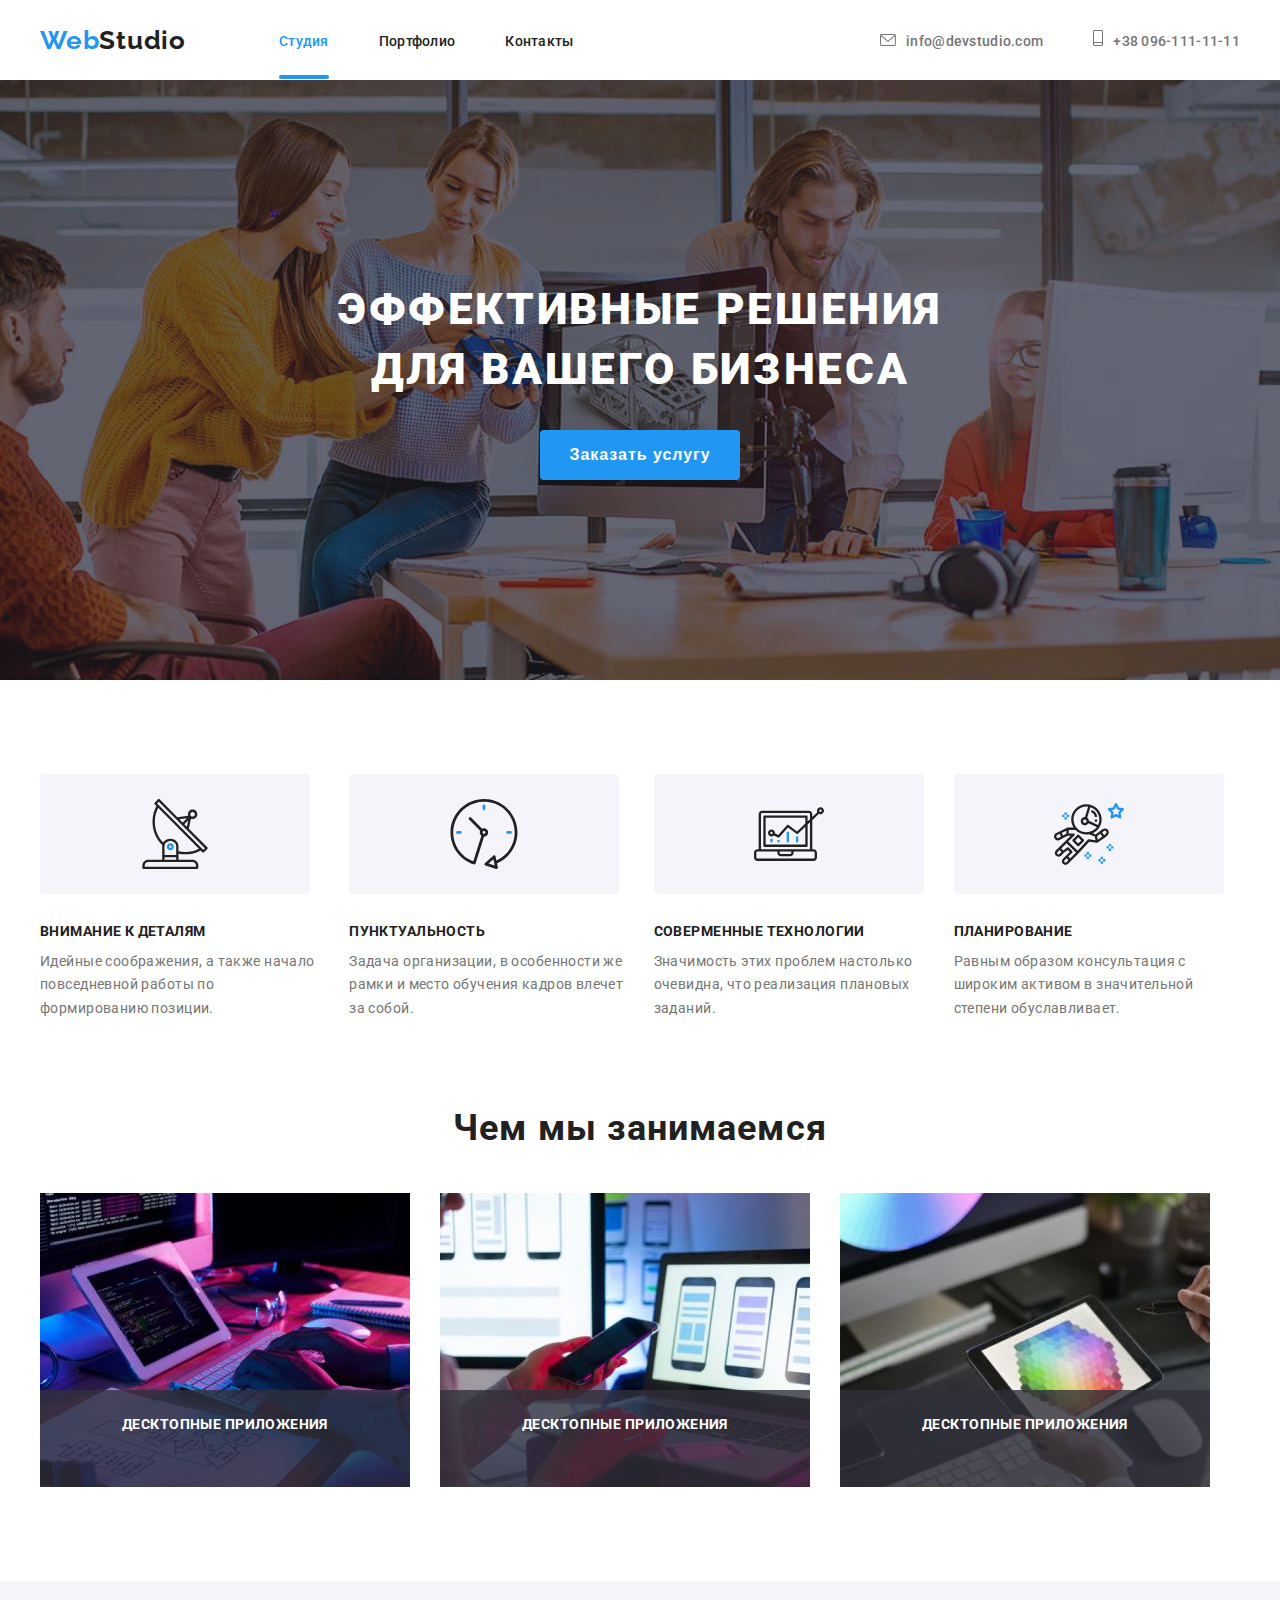
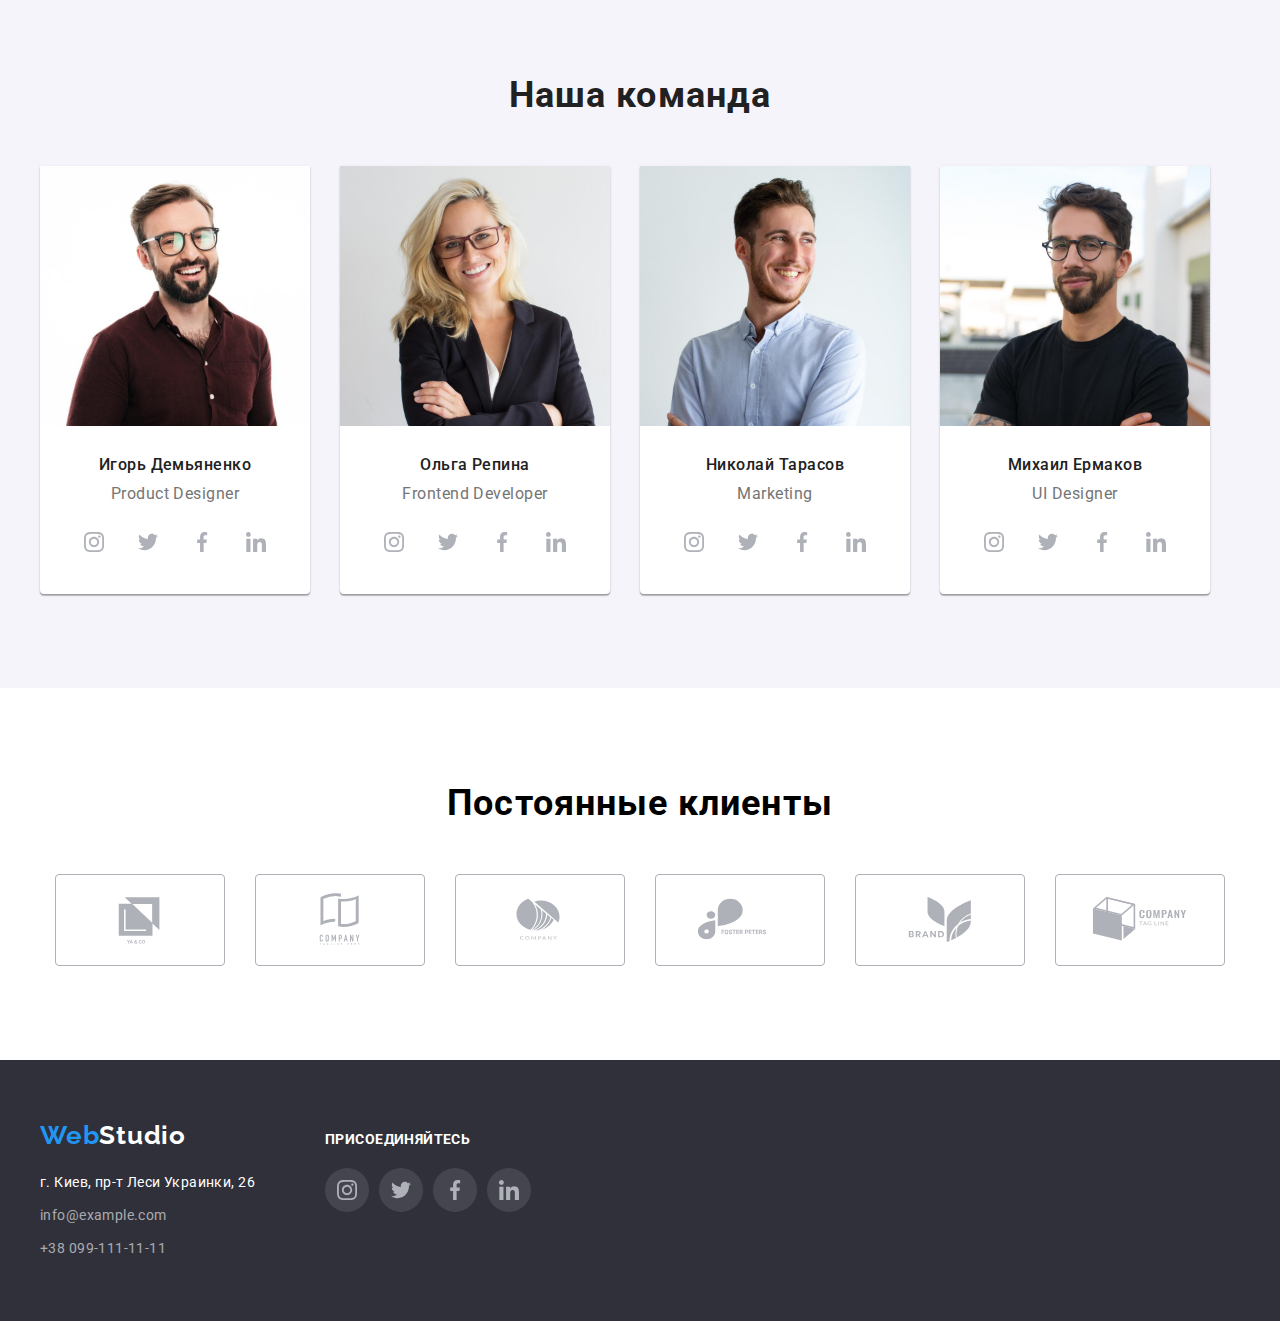
==== index.html @ b7ae753d "animations" ====
<!DOCTYPE html>
<html lang="ru">

<head>
    <meta charset="UTF-8">
    <meta http-equiv="X-UA-Compatible" content="IE=edge">
    <meta name="viewport" content="width=device-width, initial-scale=1.0">
    <title>WebStudio</title>
    <link rel="stylesheet" href="https://cdnjs.cloudflare.com/ajax/libs/modern-normalize/1.1.0/modern-normalize.min.css"
        integrity="sha512-wpPYUAdjBVSE4KJnH1VR1HeZfpl1ub8YT/NKx4PuQ5NmX2tKuGu6U/JRp5y+Y8XG2tV+wKQpNHVUX03MfMFn9Q=="
        crossorigin="anonymous" referrerpolicy="no-referrer" />
    <link rel="preconnect" href="https://fonts.googleapis.com">
    <link rel="preconnect" href="https://fonts.gstatic.com" crossorigin>
    <link href="https://fonts.googleapis.com/css2?family=Raleway:wght@700&family=Roboto:wght@400;500;700&display=swap"
        rel="stylesheet">
    <link rel="stylesheet" href="./css/styles.css" />
</head>

<body>
    <!-----header------>
    <header class="topline">
        <div class="container header-container">
            <a href="#" class="link header-logo"><span class="logo-part">Web</span>Studio</a>
            <nav class="header-nav">
                <ul class="list menu-list">
                    <li class="menu-item">
                        <a href="./index.html" class="menu-link link current">Студия</a>
                    </li>
                    <li class="menu-item">
                        <a href="./portfolio.html" class="menu-link link">Портфолио</a>
                    </li>   
                    <li class="menu-item">
                        <a href="#" class="menu-link link">Контакты</a>
                    </li>
                </ul>
            </nav>
            <ul class="list header-connect">
                <li class="connect-item">
                    <a href="mailto:info@devstudio.com" class="connect-link link">
                        <svg class="special-icon-mail">
                            <use href="./img/sprite-connect.svg#icon-mail"></use>
                        </svg>info@devstudio.com
                    </a>
                </li>
                <li class="connect-item">
                    <a href="tel:+380961111111" class="connect-link link">
                        <svg class="special-icon-tel">
                            <use href="./img/sprite-connect.svg#icon-tel"></use>
                        </svg>+38 096-111-11-11
                    </a>
                </li>
            </ul>
        </div>
    </header>
    <!-----hero----->
    <main>
        <section class="hero overlay">

            <div class="container ohero-container">
                <h1 class="hero-text">Эффективные решения для вашего бизнеса</h1>
                <button type="button" class="hero-btn btn-light btn">Заказать услугу</button>
            </div>
        </section>
        <section class="section">
            <div class="container">
                <h2 class="visually-hidden">НАШИ ПРИЕМУЩЕСТВА</h2>
                <ul class="features-list">
                    <li class="features-item">
                        <div class="features-thumb">
                            <svg class="features-icon">
                                <use href="./img/sprite.svg#icon-antenna"></use>
                            </svg>
                        </div>
                        <h3 class="features-title">ВНИМАНИЕ К ДЕТАЛЯМ</h3>
                        <p class="features-text">Идейные соображения, а также начало повседневной работы по формированию
                            позиции.</p>
                    </li>
                    <li class="features-item">
                        <div class="features-thumb">
                            <svg class="features-icon">
                                <use href="./img/sprite.svg#icon-clock"></use>
                            </svg>
                        </div>
                        <h3 class="features-title">ПУНКТУАЛЬНОСТЬ</h3>
                        <p class="features-text">Задача организации, в особенности же рамки и место обучения кадров
                            влечет за собой.</p>
                    </li>
                    <li class="features-item">
                        <div class="features-thumb">
                            <svg class="features-icon">
                                <use href="./img/sprite.svg#icon-diagram"></use>
                            </svg>
                        </div>
                        <h3 class="features-title">СОВЕРМЕННЫЕ ТЕХНОЛОГИИ</h3>
                        <p class="features-text">Значимость этих проблем настолько очевидна, что реализация плановых
                            заданий.</p>
                    </li>
                    <li class="features-item">
                        <div class="features-thumb">
                            <svg class="features-icon">
                                <use href="./img/sprite.svg#icon-astronaut"></use>
                            </svg>
                        </div>
                        <h3 class="features-title">ПЛАНИРОВАНИЕ</h3>
                        <p class="features-text">Равным образом консультация с широким активом в значительной степени
                            обуславливает.</p>
                    </li>
                </ul>
            </div>
        </section>
        <!-----our-work------>
        <section class="section our-work">
            <div class="container">
                <h2 class="our-work-title">Чем мы занимаемся</h2>
                <ul class="our-work-list">
                    <li class="our-work-item">
                        <img src="./img/doing-something-1.jpg" alt="Человек печатает на клавиатуре" width="370"
                            height="294" class="image-presentation-1" />
                        <p class="our-work-item-text">Десктопные приложения</p>
                    </li>
                    <li class="our-work-item">
                        <img src="./img/doing-something-2.jpg" alt="Человек использует компьютер" width="370"
                            height="294" class="image-presentation-2" />
                        <p class="our-work-item-text">Десктопные приложения</p>
                    </li>
                    <li class="our-work-item">
                        <img src="./img/doing-something-3.jpg" alt="Человек использует планшет" width="370" height="294"
                            class="image-presentation-3" />
                        <p class="our-work-item-text">Десктопные приложения</p>
                    </li>
                </ul>
            </div>
        </section>
        <!-----team------>
        <section class="section team">
            <div class="container">
                <h2 class="team-title">Наша команда</h2>
                <ul class="team-list">
                    <li class="team-card team-card-item">
                        <img src="./img/igor-1.jpg" alt="Светловолосый мужчина в очках" width="270" height="260"
                            class="team-card-picture">
                        <div class="picture-names">
                            <h3 class="team-card-title">Игорь Демьяненко</h3>
                            <p class="team-card-position">Product Designer</p>
                            <ul class="social-list">
                                <li class="social-item">
                                    <a href="" class="social-link">
                                        <svg class="social-icon" width="20" height="20">
                                            <use href="./img/social-sprite.svg#icon-instagram"></use>
                                        </svg>
                                    </a>
                                </li>
                                <li class="social-item">
                                    <a href="" class="social-link">
                                        <svg class="social-icon" width="20" height="20">
                                            <use href="./img/social-sprite.svg#icon-twitter"></use>
                                        </svg>
                                    </a>
                                </li>
                                <li class="social-item">
                                    <a href="" class="social-link">
                                        <svg class="social-icon" width="20" height="20">
                                            <use href="./img/social-sprite.svg#icon-facebook"></use>
                                        </svg>
                                    </a>
                                </li>
                                <li class="social-item">
                                    <a href="" class="social-link">
                                        <svg class="social-icon" width="20" height="20">
                                            <use href="./img/social-sprite.svg#icon-linkedin"></use>
                                        </svg>
                                    </a>
                                </li>
                            </ul>
                        </div>
                    </li>
                    <li class="team-card team-card-item">
                        <img src="./img/olga-2.jpg" alt="Улыбающаяся девушка" width="270" height="260"
                            class="team-card-picture">
                        <div class="picture-names">
                            <h3 class="team-card-title">Ольга Репина</h3>
                            <p class="team-card-position">Frontend Developer</p>
                            <ul class="team-social social-list list">
                                <li class="social-item">
                                    <a href="" class="social-link">
                                        <svg class="social-icon" width="20" height="20">
                                            <use href="./img/social-sprite.svg#icon-instagram"></use>
                                        </svg>
                                    </a>
                                </li>
                                <li class="social-item">
                                    <a href="" class="social-link">
                                        <svg class="social-icon" width="20" height="20">
                                            <use href="./img/social-sprite.svg#icon-twitter"></use>
                                        </svg>
                                    </a>
                                </li>
                                <li class="social-item">
                                    <a href="" class="social-link">
                                        <svg class="social-icon" width="20" height="20">
                                            <use href="./img/social-sprite.svg#icon-facebook"></use>
                                        </svg>
                                    </a>
                                </li>
                                <li class="social-item">
                                    <a href="" class="social-link">
                                        <svg class="social-icon" width="20" height="20">
                                            <use href="./img/social-sprite.svg#icon-linkedin"></use>
                                        </svg>
                                    </a>
                                </li>
                            </ul>
                        </div>
                    </li>
                    <li class="team-card team-card-item">
                        <img src="./img/nikolay-3.jpg" alt="Темноволосый мужчина" width="270" height="260"
                            class="team-card-picture">
                        <div class="picture-names">
                            <h3 class="team-card-title">Николай Тарасов</h3>
                            <p class="team-card-position">Marketing</p>
                            <ul class="team-social social-list list">
                                <li class="social-item">
                                    <a href="" class="social-link">
                                        <svg class="social-icon" width="20" height="20">
                                            <use href="./img/social-sprite.svg#icon-instagram"></use>
                                        </svg>
                                    </a>
                                </li>
                                <li class="social-item">
                                    <a href="" class="social-link">
                                        <svg class="social-icon" width="20" height="20">
                                            <use href="./img/social-sprite.svg#icon-twitter"></use>
                                        </svg>
                                    </a>
                                </li>
                                <li class="social-item">
                                    <a href="" class="social-link">
                                        <svg class="social-icon" width="20" height="20">
                                            <use href="./img/social-sprite.svg#icon-facebook"></use>
                                        </svg>
                                    </a>
                                </li>
                                <li class="social-item">
                                    <a href="" class="social-link">
                                        <svg class="social-icon" width="20" height="20">
                                            <use href="./img/social-sprite.svg#icon-linkedin"></use>
                                        </svg>
                                    </a>
                                </li>
                            </ul>
                        </div>
                    </li>
                    <li class="team-card team-card-item">
                        <img src="./img/mikhail-4.jpg" alt="Темноволосый мужчина в очках" width="270" height="260"
                            class="team-card-picture">
                        <div class="picture-names">
                            <h3 class="team-card-title">Михаил Ермаков</h3>
                            <p class="team-card-position">UI Designer</p>
                            <ul class="team-social social-list list">
                                <li class="social-item">
                                    <a href="" class="social-link">
                                        <svg class="social-icon" width="20" height="20">
                                            <use href="./img/social-sprite.svg#icon-instagram"></use>
                                        </svg>
                                    </a>
                                </li>
                                <li class="social-item">
                                    <a href="" class="social-link">
                                        <svg class="social-icon" width="20" height="20">
                                            <use href="./img/social-sprite.svg#icon-twitter"></use>
                                        </svg>
                                    </a>
                                </li>
                                <li class="social-item">
                                    <a href="" class="social-link">
                                        <svg class="social-icon" width="20" height="20">
                                            <use href="./img/social-sprite.svg#icon-facebook"></use>
                                        </svg>
                                    </a>
                                </li>
                                <li class="social-item">
                                    <a href="" class="social-link">
                                        <svg class="social-icon" width="20" height="20">
                                            <use href="./img/social-sprite.svg#icon-linkedin"></use>
                                        </svg>
                                    </a>
                                </li>
                            </ul>
                            <ul class="team-social social-list">
                        </div>
                    </li>
                </ul>
            </div>
        </section>
        <section class="section clients">
            <div class="container clients-container">
                <h2 class="clients-title">Постоянные клиенты</h2>
                <ul class="list clients-list">
                    <li class="clients-item">
                        <a href="#" class="link-client link">
                            <svg class="client-icon">
                                <use href="./img/clients-sprite.svg#icon-logo-1"></use>
                            </svg>
                        </a>
                    </li>
                    <li class="clients-item">
                        <a href="#" class="link-client link">
                            <svg class="client-icon">
                                <use href="./img/clients-sprite.svg#icon-logo-2"></use>
                            </svg>
                        </a>
                    </li>
                    <li class="clients-item">
                        <a href="#" class="link-client link">
                            <svg class="client-icon">
                                <use href="./img/clients-sprite.svg#icon-logo-3"></use>
                            </svg>
                        </a>
                    </li>
                    <li class="clients-item">
                        <a href="#" class="link-client link">
                            <svg class="client-icon">
                                <use href="./img/clients-sprite.svg#icon-logo-4"></use>
                            </svg>
                        </a>
                    <li class="clients-item">
                        <a href="#" class="link-client link">
                            <svg class="client-icon">
                                <use href="./img/clients-sprite.svg#icon-logo-5"></use>
                            </svg>
                        </a>
                    </li>
                    <li class="clients-item">
                        <a href="#" class="link-client link">
                            <svg class="client-icon">
                                <use href="./img/clients-sprite.svg#icon-logo-6"></use>
                            </svg>
                        </a>
                    </li>
                </ul>
            </div>
        </section>
    </main>
    <!----footer---->
    <footer class="footer">
        <div class="container footer-container">
            <div class="footer-container-special">
                <a href="#" class="link footer-logo"><span class="logo-part">Web</span>Studio</a>
                <address>
                    <ul class="list">
                        <li class="footer-item"><a href="https://goo.gl/maps/i2SUqEGefCtZMEda6" target="_blank"
                                rel="noopener noreferrer nofollow" class="link adress">г. Киев, пр-т Леси Украинки,
                                26</a>
                        </li>
                        <li class="footer-item"><a href="mailto:info@example.com"
                                class="link footer-mail">info@example.com</a></li>
                        <li class="footer-item"><a href="tel:+380991111111" class="link footer-tel">+38
                                099-111-11-11</a>
                        </li>
                    </ul>
                </address>
            </div>
            <div class="social-contacts">
                <h2 class="footer-offer-text">присоединяйтесь</h2>
                <ul class="social-list-footer list">
                    <li class="social-item-footer">
                        <a href="" class="social-link-footer">
                            <svg class="social-icon" width="20" height="20">
                                <use href="./img/social-sprite.svg#icon-instagram"></use>
                            </svg>
                        </a>
                    </li>
                    <li class="social-item-footer">
                        <a href="" class="social-link-footer">
                            <svg class="social-icon" width="20" height="20">
                                <use href="./img/social-sprite.svg#icon-twitter"></use>
                            </svg>
                        </a>
                    </li>
                    <li class="social-item-footer">
                        <a href="" class="social-link-footer">
                            <svg class="social-icon" width="20" height="20">
                                <use href="./img/social-sprite.svg#icon-facebook"></use>
                            </svg>
                        </a>
                    </li>
                    <li class="social-item-footer">
                        <a href="" class="social-link-footer">
                            <svg class="social-icon" width="20" height="20">
                                <use href="./img/social-sprite.svg#icon-linkedin"></use>
                            </svg>
                        </a>
                    </li>
                </ul>
            </div>
        </div>
    </footer>
</body>

</html>
---- css/styles.css ----
:root {
  --header-text-color: #212121;
  --primary-text-color: #757575;
  --secondary-text-color: #ffffff;
  --third-text-color: #2196f3;
  --primary-title-color: #ffffff;
  --secondary-title-color: #212121;
  --accent-color: #2196f3;
  --background-color: #ffffff;
  --primary-background-color: #2f303a;
  --secondary-background-color: #2196f3;
  --third-background-color: #f5f4fa;
  --main-background-color: #e5e5e5;
  --hover-btn-color: #188ce8;
  --hero-primary-background-color: #c4c4c4;
}

body {
  font-family: "Roboto", sans-serif;
}

p,
h1,
h2,
h3,
h4,
h5,
h6 {
  margin: 0;
}

ul {
  margin: 0;
  padding: 0;
  list-style: none;
}

button {
  cursor: pointer;
}

img {
  display: block;
  max-width: 100%;
  height: auto;
}

.container {
  width: 1200px;
  padding-left: 15px;
  padding-right: 15px;
  margin-left: auto;
  margin-right: auto;
}

.link {
  text-decoration: none;
}

.btn {
  font-weight: 700;
  font-size: 16px;
  line-height: 1.87;

  display: flex;
  align-items: center;
  text-align: center;
  letter-spacing: 0.06em;
  cursor: pointer;
}

.btn-light {
  color: var(--secondary-text-color);
  background-color: var(--secondary-background-color);
}

.section {
  padding: 94px 0;
}

.visually-hidden {
  position: absolute;
  white-space: nowrap;
  width: 1px;
  height: 1px;
  overflow: hidden;
  border: 0;
  padding: 0;
  clip: rect(0 0 0 0);
  clip-path: inset(50%);
  margin: -1px;
}

.menu-link.current::after {
  content: "";
  width: 100%;
  position: absolute;
  height: 4px;
  border-radius: 2px;
  bottom: -30px;
  display: block;
  background-color: var(--accent-color);
}

.menu-link:hover,
.menu-link:focus,
.menu-link.current {
  color: var(--accent-color);
}
/*-------------------header---------------*/

header {
  padding-top: 25px;
  padding-bottom: 24px;
}

.header-container {
  display: flex;
  align-items: center;
  margin-left: auto;
}

.header-logo {
  font-family: "Raleway", sans-serif;
  text-decoration: none;
  font-weight: 700;
  font-size: 26px;
  line-height: 1.19;
  display: inline;
  margin-right: 93px;

  letter-spacing: 0.03em;

  color: var(--header-text-color);
}

.logo-part {
  color: var(--third-text-color);
  font-size: 26px;
}

.header-nav {
  display: flex;
  align-items: center;
}

.menu-list {
  display: flex;
}

.menu-item:not(:last-child) {
  margin-right: 50px;
}

.connect-item:not(:last-child) {
  margin-right: 50px;
}

.menu-link {
  font-weight: 500;
  font-size: 14px;
  line-height: 1.14;
  letter-spacing: 0.02em;
  transition-property: color;
  transition-duration: 250ms;
  transition-timing-function: cubic-bezier(0.4, 0, 0.2, 1);
  transition-delay: 0ms;
  position: relative;

  color: var(--header-text-color);
}

.menu-link:hover,
.menu-link:focus {
  color: var(--accent-color);
}

.header-connect {
  margin-left: auto;
  align-items: center;
  display: flex;
}

.special-icon-mail {
  width: 16px;
  height: 12px;
  align-items: center;
  justify-content: center;
  margin-right: 10px;
  transition-property: fill;
  transition-duration: 250ms;
  transition-timing-function: cubic-bezier(0.4, 0, 0.2, 1);
  transition-delay: 0ms;

  fill: var(--primary-text-color);
}

.special-icon-tel {
  width: 10px;
  height: 16px;
  align-items: center;
  justify-content: center;
  margin-right: 10px;
  transition-property: fill;
  transition-duration: 250ms;
  transition-timing-function: cubic-bezier(0.4, 0, 0.2, 1);
  transition-delay: 0ms;

  fill: var(--primary-text-color);
}

.special-icon-mail:hover,
.special-icon-mail:focus {
  fill: var(--accent-color);
}

.special-icon-tel:hover,
.special-icon-tel:focus {
  fill: var(--accent-color);
}

.connect-link {
  font-weight: 500;
  font-size: 14px;
  line-height: 1.14;
  letter-spacing: 0.02em;
  transition-property: color;
  transition-duration: 250ms;
  transition-timing-function: cubic-bezier(0.4, 0, 0.2, 1);
  transition-delay: ;
  color: var(--primary-text-color);
}

.connect-link:hover,
.connect-link:focus {
  color: var(--accent-color);
}

/*-------------------hero---------------*/

.hero {
  background-color: var(--hero-primary-background-color);
  padding-top: 200px;
  padding-bottom: 200px;
  background-repeat: no-repeat;
  background-position: center;
  background-size: cover;
  background-image: linear-gradient(
      rgba(47, 48, 58, 0.4),
      rgba(47, 48, 58, 0.4)
    ),
    url(../img/background-hero.jpg);
}

.hero-text {
  font-weight: 900;
  font-size: 44px;
  line-height: 1.36;
  width: 696px;
  text-align: center;
  margin: 0 auto;

  letter-spacing: 0.06em;
  text-transform: uppercase;

  color: var(--primary-title-color);
}

.hero-btn {
  min-width: 200px;
  height: 50px;
  border-radius: 4px;
  display: block;
  margin: 0 auto;
  border: transparent;

  margin-top: 30px;
}
/*----------------features-----------------*/
.features-thumb {
  width: 270px;
  height: 120px;
  margin-bottom: 30px;
  background-color: var(--third-background-color);
  border-radius: 4px;
  display: flex;
  justify-content: center;
  align-items: center;
}

.features-icon {
  width: 70px;
  height: 70px;
}

.features-hidden-title {
  display: none;
}

.features-list {
  display: flex;
}

.features-item:not(:last-child) {
  margin-right: 30px;
}

.features-title {
  font-weight: 700;
  font-size: 14px;
  line-height: 1.14;
  letter-spacing: 0.03em;
  text-transform: uppercase;
  margin-bottom: 10px;

  color: var(--secondary-title-color);
}

.features-text {
  font-size: 14px;
  line-height: 1.71;

  letter-spacing: 0.03em;

  color: var(--primary-text-color);
}
/*----------------our-work-----------------*/
.our-work {
  padding-top: 0;
}

.our-work-title {
  font-weight: 700;
  font-size: 36px;
  line-height: 0.76;
  letter-spacing: 0.03em;
  margin: 0 auto;
  text-align: center;

  color: var(--secondary-title-color);
}

.our-work-list {
  display: flex;
  margin-top: 50px;
}

.our-work-item:not(:last-child) {
  margin-right: 30px;
}

.our-work-item {
  position: relative;
  display: flex;
}

.our-work-item-text {
  position: absolute;
  bottom: 0;
  font-weight: 700;
  font-size: 14px;
  line-height: 1.14;
  text-align: center;
  letter-spacing: 0.03em;
  text-transform: uppercase;
  color: var(--secondary-text-color);
}

.our-work-item-text {
  background-color: rgba(47, 48, 58, 0.8);
  width: 100%;
  height: 70px;
  padding-top: 27px;
}

/*----------------team-----------------*/
.team-title {
  font-weight: 700;
  font-size: 36px;
  line-height: 1.16;
  letter-spacing: 0.03em;
  text-align: center;
  margin-bottom: 50px;

  color: var(--secondary-title-color);
}

.team-list {
  display: flex;
}

.team-card {
  width: 270px;
  height: 428px;
  left: 215px;
  top: 1785px;

  background: #ffffff;
  box-shadow: 0px 1px 3px rgba(0, 0, 0, 0.12), 0px 1px 1px rgba(0, 0, 0, 0.14),
    0px 2px 1px rgba(0, 0, 0, 0.2);
  border-radius: 0px 0px 4px 4px;
}

.team-card-item:not(:last-child) {
  margin-right: 30px;
}

.picture-names {
  padding-top: 30px;
  padding-bottom: 30px;
}

.team-card-title {
  font-weight: 500;
  font-size: 16px;
  line-height: 1.18;
  letter-spacing: 0.03em;
  text-align: center;
  margin-bottom: 10px;

  color: var(--secondary-title-color);
}

.team-card-position {
  font-size: 16px;
  line-height: 1.18;
  letter-spacing: 0.03em;
  text-align: center;
  margin-bottom: 16px;

  color: var(--primary-text-color);
}

.team-icon {
  width: 20px;
  height: 20px;
  margin-right: auto;
  justify-content: center;
  align-items: center;
  background-color: var(--accent-color);
}

.team {
  background-color: var(--third-background-color);
}

.social-item {
  width: 44px;
  height: 44px;
  margin-right: 10px;
}

.social-item:last-child {
  margin-right: 0;
}

.social-link {
  width: 100%;
  height: 100%;
  display: block;
  background-color: var(--secondary-text-color);
  border-radius: 50%;
  display: flex;
  align-items: center;
  justify-content: center;

  transition-property: background-color;
  transition-duration: 250ms;
  transition-timing-function: cubic-bezier(0.4, 0, 0.2, 1);
  transition-delay: 0ms;
}

.social-link:hover,
.social-link:focus {
  background-color: var(--accent-color);
}

.social-icon {
  fill: #afb1b8;

  transition-property: fill;
  transition-duration: 250ms;
  transition-timing-function: cubic-bezier(0.4, 0, 0.2, 1);
  transition-delay: 0ms;
}

.social-link:hover .social-icon,
.social-link:focus .social-icon {
  fill: #ffffff;
}

.social-list {
  display: flex;
  justify-content: center;
}
/*-------------------clients---------------*/

.clients-container {
  width: 1170px;
  height: 184px;
}

.clients-list {
  display: flex;
  align-items: center;
  justify-content: center;
}

.clients-item {
  cursor: pointer;
}

.clients-item:not(:first-child) {
  margin-left: auto;
}

.client-icon {
  width: 106px;
  height: 60px;
  align-items: center;
  justify-content: center;

  transition-property: fill;
  transition-duration: 250ms;
  transition-timing-function: cubic-bezier(0.4, 0, 0.2, 1);
  transition-delay: 0ms;
}

.client-icon:focus,
.client-icon:hover {
  color: var(--accent-color);
}

.client-icon {
  fill: #afb1b8;
}

.clients-title {
  text-align: center;
  font-weight: 700;
  font-size: 36px;
  line-height: 42px;
  text-align: center;
  letter-spacing: 0.03em;
  margin-bottom: 50px;
}

.link-client {
  display: flex;
  justify-content: center;
  align-items: center;
  width: 170px;
  height: 92px;
  border: 1px solid #afb1b8;
  box-sizing: border-box;
  border-radius: 4px;
  cursor: pointer;
}

.link-client {
  transition-property: border-color;
  transition-duration: 250ms;
  transition-timing-function: cubic-bezier(0.4, 0, 0.2, 1);
  transition-delay: 0ms;
}

.link-client:hover .client-icon,
.link-client:focus .client-icon {
  fill: var(--accent-color);
}

.link-client:hover,
.link-client:focus {
  border-color: var(--accent-color);
}

/*-------------------footer---------------*/
.footer-container {
  display: flex;
  align-items: baseline;
}

.footer {
  background-color: var(--primary-background-color);
  padding-top: 60px;
  padding-bottom: 60px;
}

.footer-container-special {
  margin-right: 70px;
}

.footer-logo {
  font-family: "Raleway", sans-serif;
  text-decoration: none;
  font-size: 26px;
  font-weight: 700;
  line-height: 1.19;
  display: block;
  margin-bottom: 20px;

  letter-spacing: 0.03em;
  color: var(--secondary-text-color);
}

.footer-item:not(:last-child) {
  margin-bottom: 9px;
}

.adress {
  font-style: normal;
  font-size: 14px;
  line-height: 1.71;
  letter-spacing: 0.03em;

  color: var(--secondary-text-color);
}

.footer-mail {
  font-style: normal;
  font-size: 14px;
  line-height: 1.71;
  letter-spacing: 0.03em;

  color: rgba(255, 255, 255, 0.6);
}

.footer-tel {
  font-style: normal;
  font-size: 14px;
  line-height: 1.71;
  letter-spacing: 0.03em;

  color: rgba(255, 255, 255, 0.6);
}

.footer-offer-text {
  font-weight: 700;
  font-size: 14px;
  line-height: 1.14;
  letter-spacing: 0.03em;
  text-transform: uppercase;

  color: var(--secondary-text-color);
}

.social-contacts {
}

.social-item-footer {
  width: 44px;
  height: 44px;
}

.social-item-footer:not(:last-child) {
  margin-right: 10px;
}

.social-link-footer {
  width: 100%;
  height: 100%;
  display: block;
  background-color: rgba(255, 255, 255, 0.1);
  border-radius: 50%;
  display: flex;
  align-items: center;
  justify-content: center;

  transition-property: background-color;
  transition-duration: 250ms;
  transition-timing-function: cubic-bezier(0.4, 0, 0.2, 1);
  transition-delay: 0ms;
}

.social-link-footer:hover,
.social-link-footer:focus {
  background-color: var(--accent-color);
}

.social-icon-footer {
  fill: #ffffff;
}

.social-icon-footer {
  transition-property: background-color;
  transition-duration: 250ms;
  transition-timing-function: cubic-bezier(0.4, 0, 0.2, 1);
  transition-delay: 0ms;
}

.social-link-footer:hover .social-icon,
.social-link-footer:focus .social-icon {
  fill: #ffffff;
}

.social-list-footer {
  display: flex;
  justify-content: center;
  margin-top: 20px;
}
/* ----------------------portfolio----------------------- */
.btn-portfolio {
  font-weight: 500;
  font-size: 16px;
  line-height: 1.62;
  border: transparent;
  border-radius: 4px;
  height: 38px;

  text-align: center;
  letter-spacing: 0.03em;

  color: var(--header-text-color);
}

.btn-portfolio:hover,
.btn-portfolio:focus {
  background-color: var(--accent-color);
  color: #ffffff;
  box-shadow: 0px 3px 1px rgba(0, 0, 0, 0.1), 0px 1px 2px rgba(0, 0, 0, 0.08),
    0px 2px 2px rgba(0, 0, 0, 0.12);
  border-radius: 4px;
}

/* ----------------------header----------------------- */

.responsibilities {
  background-color: var(--main-background-color);
}

.img-title {
  font-weight: 700;
  font-size: 18px;
  line-height: 2;
  letter-spacing: 0.06em;

  color: var(--secondary-title-color);
}

.img-description {
  font-size: 16px;
  line-height: 1.87;
  letter-spacing: 0.03em;

  color: var(--primary-text-color);
}

.menu-list-buttons {
  display: flex;
  margin-bottom: 50px;

  justify-content: center;
}

.menu-buttons {
  margin-right: 8px;
}

.menu-buttons:last-child {
  margin: 0;
}
/* ----------------------example-list----------------------- */
.exsample-list {
  display: flex;
  flex-wrap: wrap;
  margin-top: -30px;
  margin-left: -30px;
}

.example-list-item {
  margin-top: 30px;
  flex-basis: calc(100% / 3 - 30px);
  margin-left: 30px;
}

.examples-link:hover,
.examples-link:focus {
  box-shadow: 0px 1px 1px rgba(0, 0, 0, 0.12), 0px 4px 4px rgba(0, 0, 0, 0.06),
    1px 4px 6px rgba(0, 0, 0, 0.16);
}

.examples-link {
  display: block;
}

.example-description {
  padding-left: 24px;
  padding-right: 24px;
  padding-bottom: 20px;
  padding-top: 20px;
  border-left: 1px;
  border-bottom: 1px;
  border-right: 1px solid #eeeeee;
}

.img-title {
}

.img-description {
  margin-top: 4px;
}

body {
  margin: 0;
}
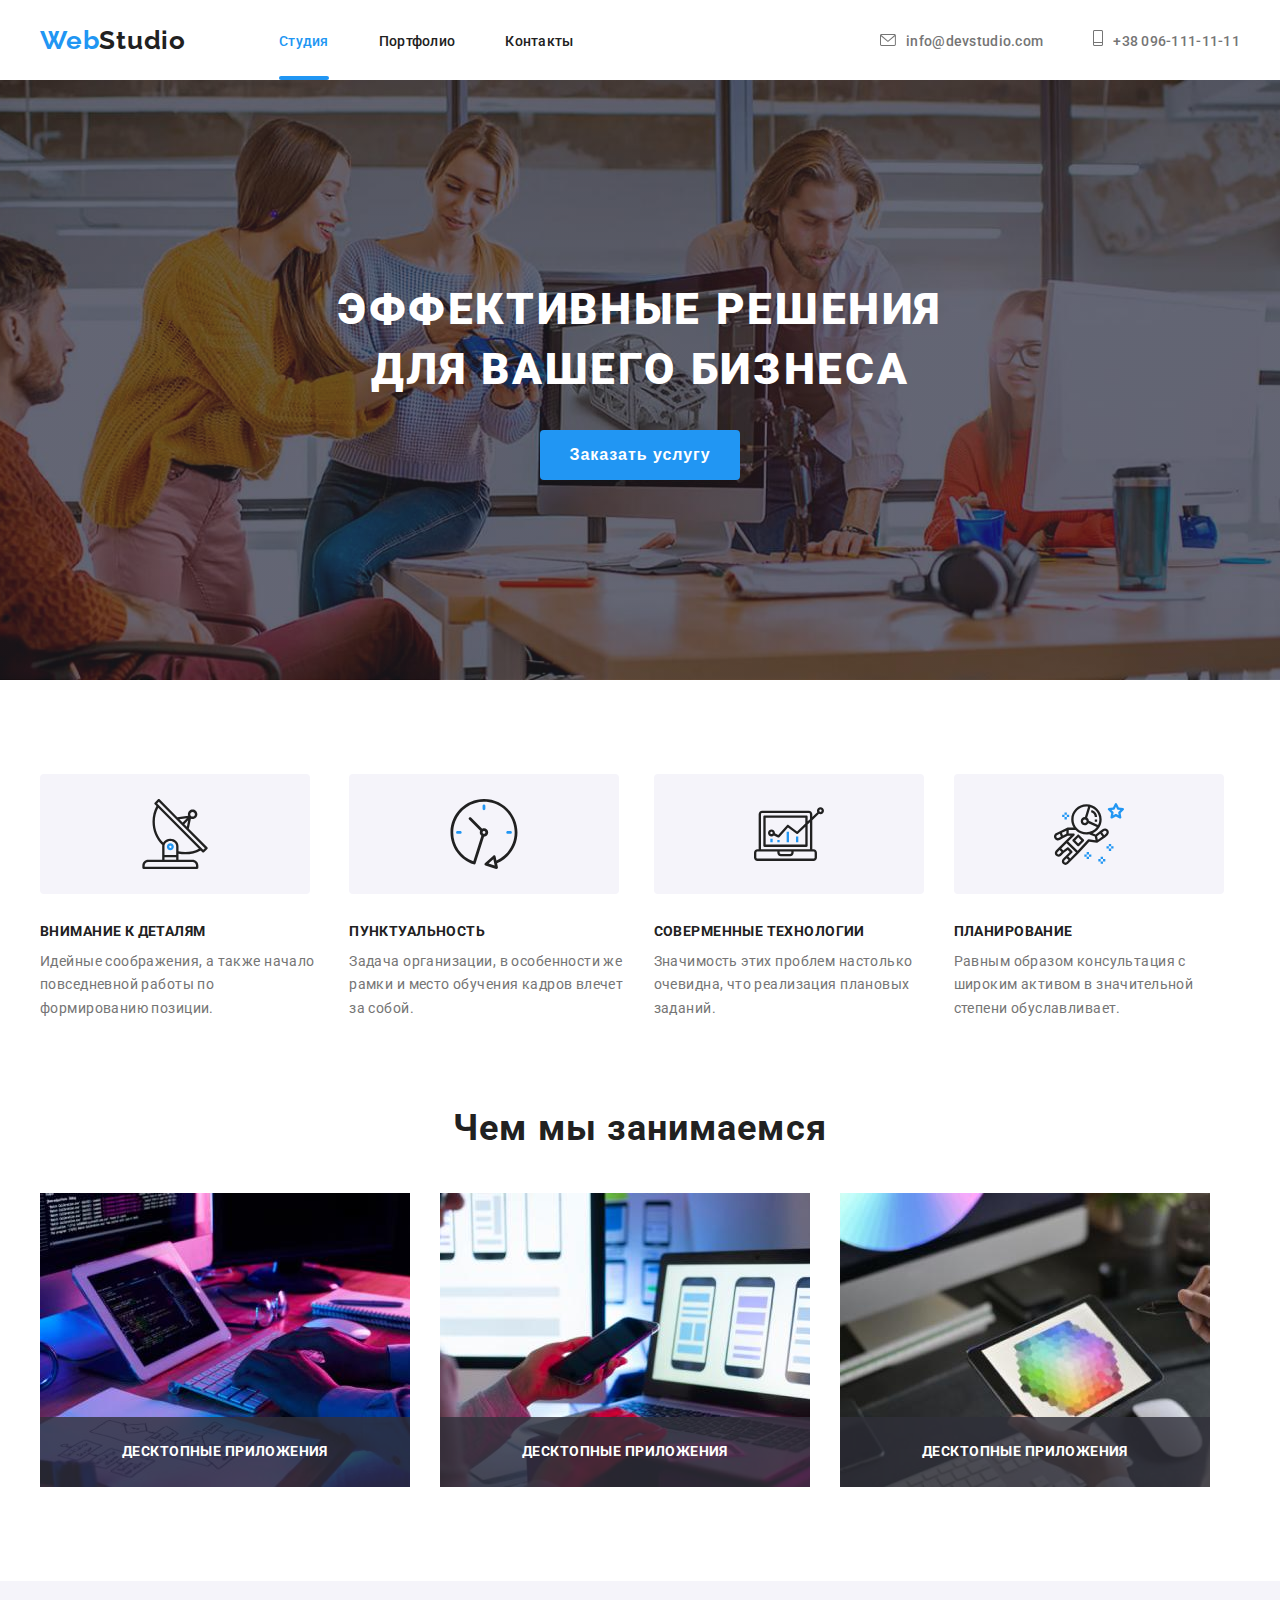
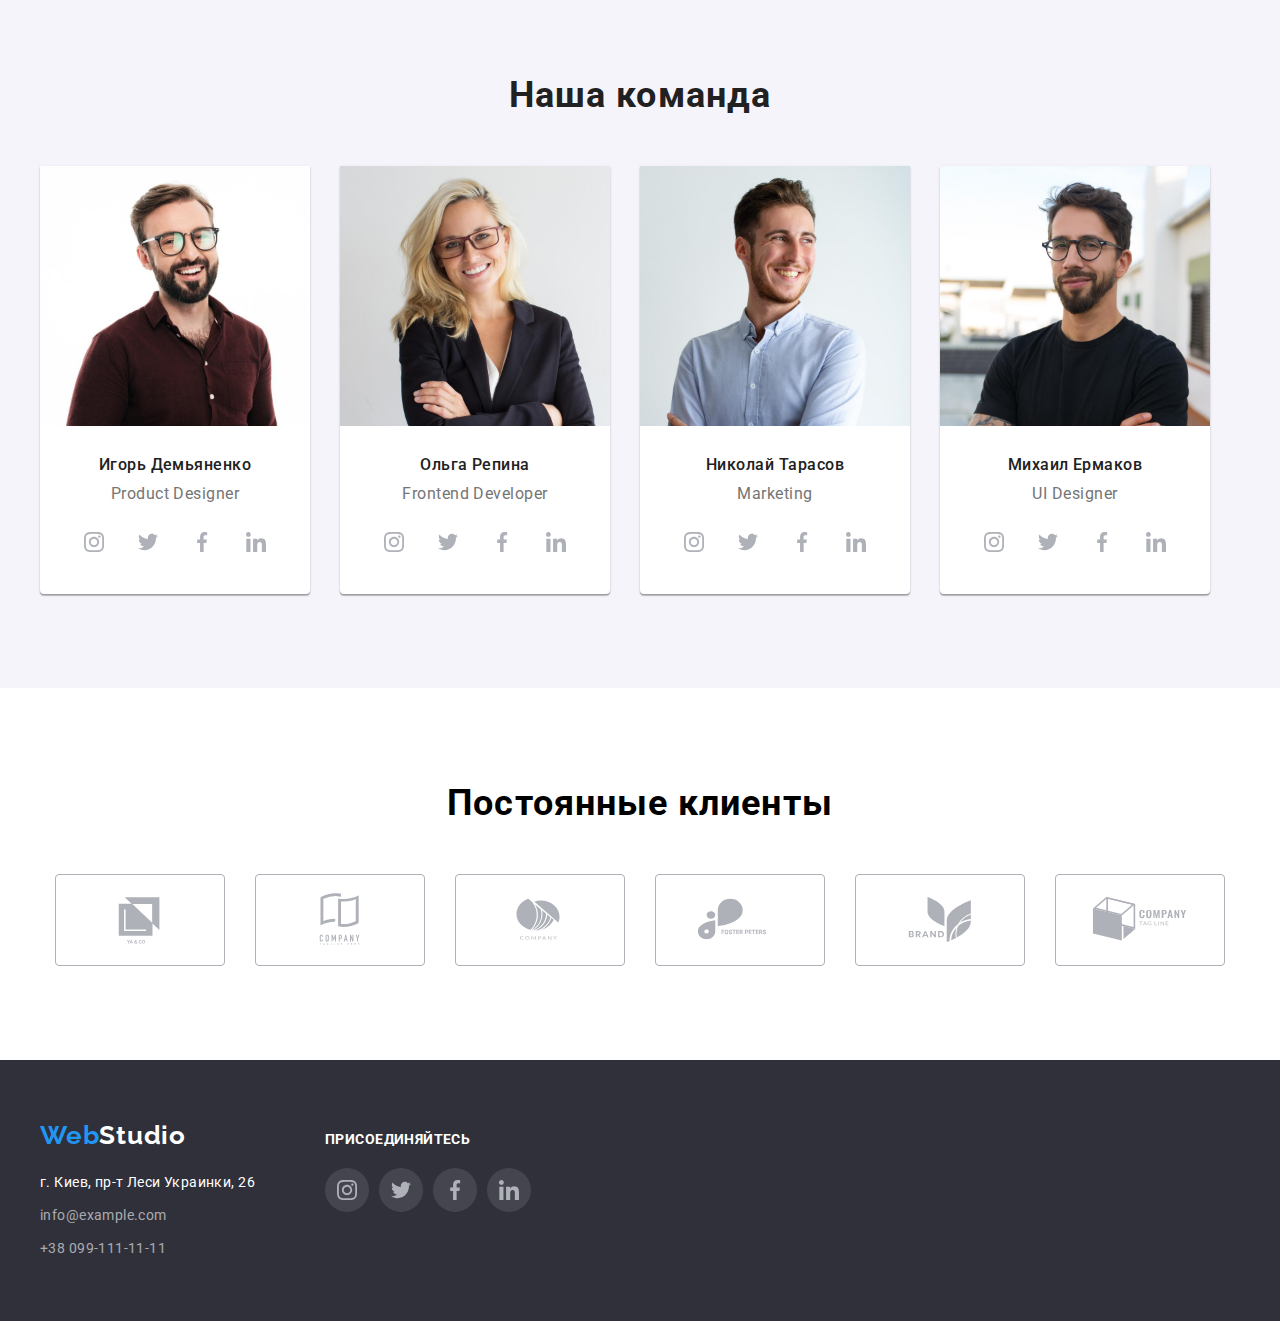
==== commit 202ffa3f: "dkjf" ====
--- a/index.html
+++ b/index.html
@@ -28,7 +28,7 @@
                     </li>
                     <li class="menu-item">
                         <a href="./portfolio.html" class="menu-link link">Портфолио</a>
-                    </li>   
+                    </li>
                     <li class="menu-item">
                         <a href="#" class="menu-link link">Контакты</a>
                     </li>
@@ -58,7 +58,7 @@
 
             <div class="container ohero-container">
                 <h1 class="hero-text">Эффективные решения для вашего бизнеса</h1>
-                <button type="button" class="hero-btn btn-light btn">Заказать услугу</button>
+                <button type="button" data-modal-open class="hero-btn btn-light btn">Заказать услугу</button>
             </div>
         </section>
         <section class="section">
@@ -395,6 +395,16 @@
             </div>
         </div>
     </footer>
+    <div class="backdrop is-hidden" data-modal>
+        <div class="modal">
+            <button type="button" data-modal-close class="modal-btn">
+                <svg class="modal-icon" width="11" height="11">
+                    <use href="./img/sprite.svg#modal-icon"></use>
+                </svg>
+            </button>
+        </div>
+    </div>
 </body>
+<script src="./js/modal.js"></script>
 
 </html>--- a/css/styles.css
+++ b/css/styles.css
@@ -97,7 +97,7 @@
   position: absolute;
   height: 4px;
   border-radius: 2px;
-  bottom: -30px;
+  bottom: -31px;
   display: block;
   background-color: var(--accent-color);
 }
@@ -360,7 +360,6 @@
   font-weight: 700;
   font-size: 14px;
   line-height: 1.14;
-  text-align: center;
   letter-spacing: 0.03em;
   text-transform: uppercase;
   color: var(--secondary-text-color);
@@ -370,7 +369,9 @@
   background-color: rgba(47, 48, 58, 0.8);
   width: 100%;
   height: 70px;
-  padding-top: 27px;
+  display: flex;
+  justify-content: center;
+  align-items: center;
 }
 
 /*----------------team-----------------*/
@@ -698,6 +699,48 @@
   justify-content: center;
   margin-top: 20px;
 }
+
+.backdrop {
+  width: 100vw;
+  height: 100vh;
+  background-color: rgba(0, 0, 0, 0.2);
+  position: fixed;
+  top: 0;
+  transition: opacity 500ms cubic-bezier(0.4, 0, 0.2, 1),
+    visibility 500ms cubic-bezier(0.4, 0, 0.2, 1);
+}
+
+.modal {
+  position: absolute;
+  width: 528px;
+  min-height: 581px;
+  background-color: var(--secondary-text-color);
+  border-radius: 4px;
+  top: 50%;
+  left: 50%;
+  transform: translate(-50%, -50%);
+}
+
+.modal-btn {
+  border: 1px solid rgba(0, 0, 0, 0.1);
+  background-color: transparent;
+  width: 30px;
+  height: 30px;
+  border-radius: 50%;
+  position: absolute;
+  top: 8px;
+  right: 8px;
+  display: flex;
+  align-items: center;
+  justify-content: center;
+}
+
+.backdrop.is-hidden {
+  visibility: hidden;
+  opacity: 0;
+  pointer-events: none;
+}
+
 /* ----------------------portfolio----------------------- */
 .btn-portfolio {
   font-weight: 500;
@@ -706,9 +749,15 @@
   border: transparent;
   border-radius: 4px;
   height: 38px;
+  padding: 6px 22px;
 
   text-align: center;
   letter-spacing: 0.03em;
+
+  transition-property: background-color, color;
+  transition-duration: 250ms;
+  transition-timing-function: cubic-bezier(0.4, 0, 0.2, 1);
+  transition-delay: 0ms;
 
   color: var(--header-text-color);
 }
@@ -773,6 +822,33 @@
   margin-left: 30px;
 }
 
+.example-list-wrap {
+  position: relative;
+  overflow: hidden;
+}
+
+.examples-image-text {
+  position: absolute;
+  top: 0;
+  left: 0;
+  font-style: normal;
+  font-weight: normal;
+  font-size: 18px;
+  line-height: 1.56;
+  color: #ffffff;
+  background-color: rgba(33, 150, 243, 0.9);
+  padding: 63px 24px;
+  height: 100%;
+  transform: translateY(100%);
+  transition: transform 250ms cubic-bezier(0.4, 0, 0.2, 1);
+
+  letter-spacing: 0.03em;
+}
+
+.example-list-item:hover .examples-image-text {
+  transform: translateY(0);
+}
+
 .examples-link:hover,
 .examples-link:focus {
   box-shadow: 0px 1px 1px rgba(0, 0, 0, 0.12), 0px 4px 4px rgba(0, 0, 0, 0.06),
@@ -781,6 +857,10 @@
 
 .examples-link {
   display: block;
+
+  transition-property: box-shadow;
+  transition-duration: 250ms;
+  transition-timing-function: cubic-bezier(0.4, 0, 0.2, 1);
 }
 
 .example-description {
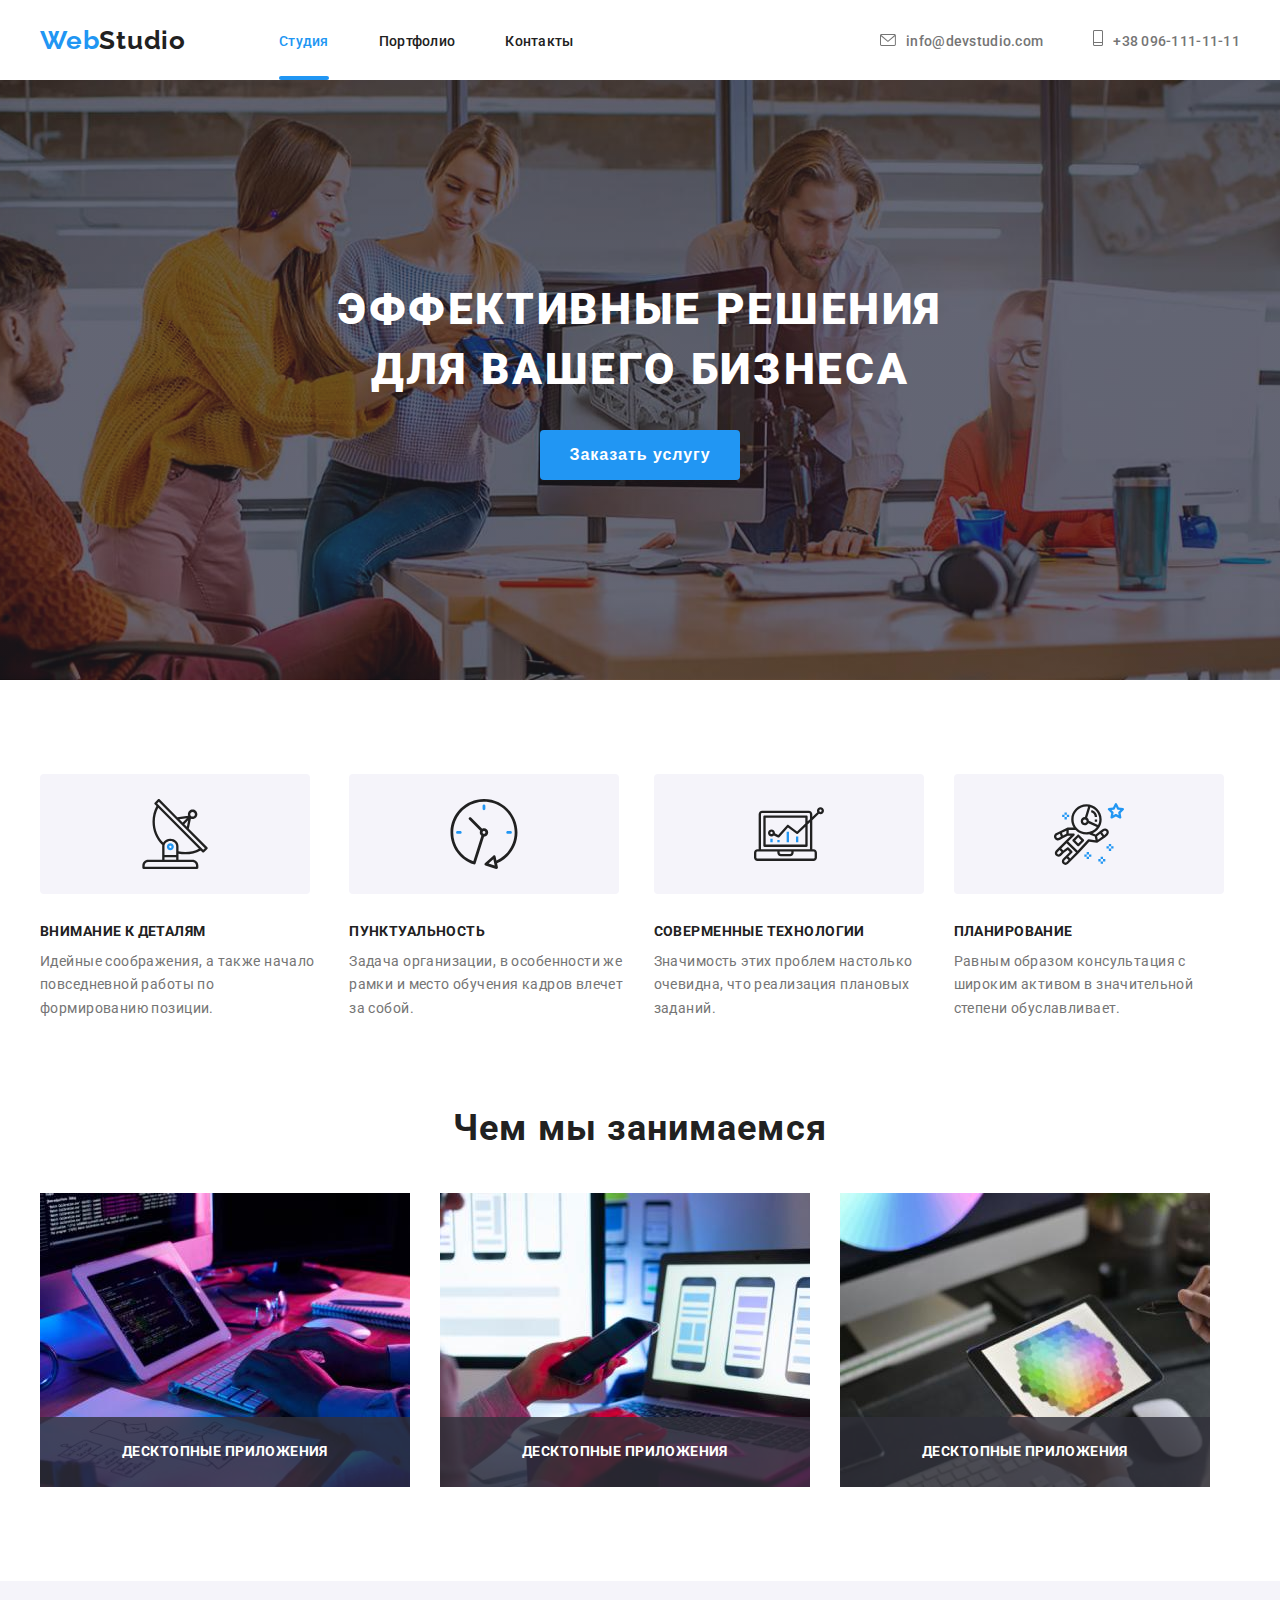
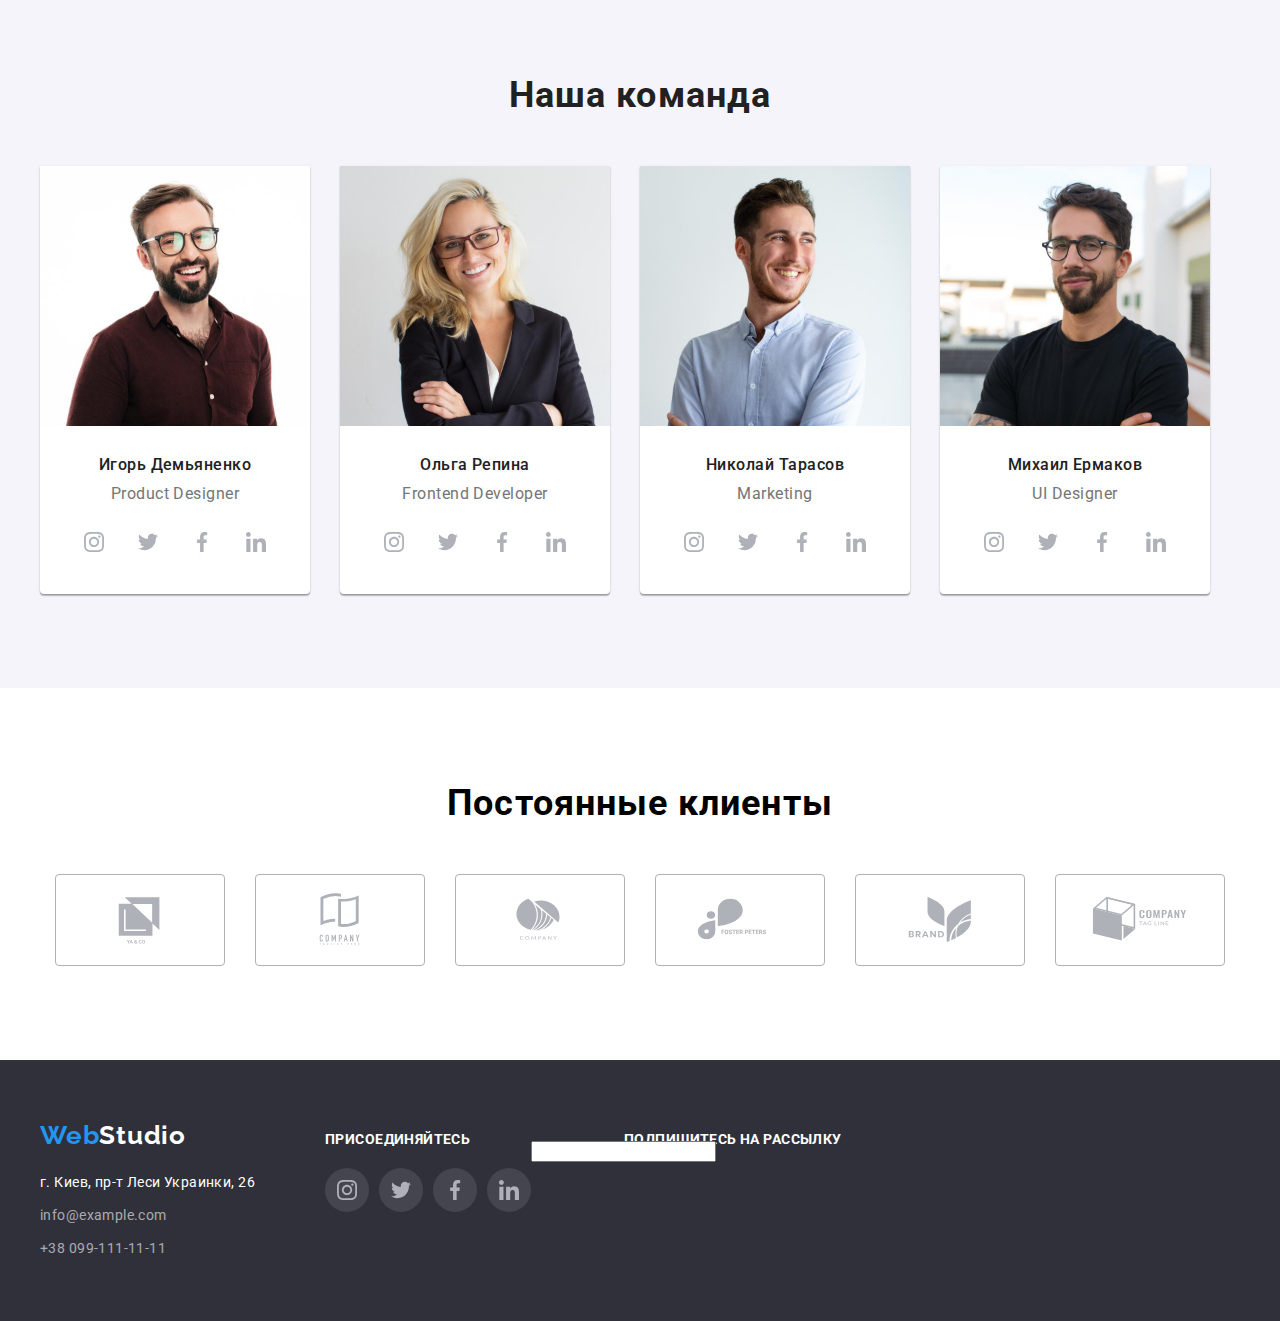
==== commit eb659266: "modal, footer" ====
--- a/index.html
+++ b/index.html
@@ -393,6 +393,15 @@
                     </li>
                 </ul>
             </div>
+            <form class="mailing-footer">
+                <p class="mailing-offer-text">Подпишитесь на рассылку</p>
+
+                <label for="" class="footer-form-field">
+                    <div class="footer-form-wrapper">
+                        <input type="email" class="footer-form-input" name="user-email">
+                    </div>
+                </label>
+            </form>
         </div>
     </footer>
     <div class="backdrop is-hidden" data-modal>
@@ -402,6 +411,56 @@
                     <use href="./img/sprite.svg#modal-icon"></use>
                 </svg>
             </button>
+            <form action="" class="modal-form">
+                <p class="modal-form-head">
+                    Оставьте свои данные, мы вам перезвоним
+                </p>
+
+                <label for="" class="modal-form-field modal-form-field-text">Имя
+                    <div class="modal-form-wrapper">
+                        <input type="text" class="modal-form-input" name="user-name" minlength="2"
+                            pattern="[a-zA-Zа-яёА-ЯЁ]+" title="Имя должно содержать символы латиницы или кириллицы"
+                            required />
+                        <svg class="modal-form-icon modal-form-icon-name">
+                            <use href="./img/sprite.svg#icon-name-modal"></use>
+                        </svg>
+                    </div>
+                </label>
+
+                <label for="" class="modal-form-field modal-form-field-text">Телефон
+                    <div class="modal-form-wrapper">
+                        <input type="tel" class="modal-form-input" name="user-tel" title="099-000-00-00"
+                            pattern="[0-9]{3}-[0-9]{3}-[0-9]{2}-[0-9]{2}" required />
+                        <svg class="modal-form-icon modal-form-icon-tel">
+                            <use href="./img/sprite.svg#icon-tel-modal"></use>
+                        </svg>
+                    </div>
+                </label>
+
+                <label for="" class="modal-form-field modal-form-field-text">Почта
+                    <div class="modal-form-wrapper">
+                        <input type="mail" class="modal-form-input" name="user-mail" pattern="[^ @]*@[^ @]*"
+                            title="qwerty123@gmail.com" required />
+                        <svg class="modal-form-icon modal-form-icon-mail">
+                            <use href="./img/sprite.svg#icon-mail-modal"></use>
+                        </svg>
+                    </div>
+                </label>
+
+
+                <label for="" class="modal-form-field modal-form-field-text">Комментарий
+                    <div class="modal-message-border">
+                        <textarea class="modal-form-message" name="user-message" placeholder="Введите текст"></textarea>
+                    </div>
+                </label>
+
+                <input type="checkbox" id="policy-accept" class="modal-form-checkbox visually-hidden" />
+                <label for="policy-accept" class="modal-form-checkbox-label">Соглашаюсь с рассылкой и принимаю&nbsp;
+                    <a href="#">Условия договора</a>
+                </label>
+
+                <button class="modal-form-button" type-submit>Отправить</button>
+            </form>
         </div>
     </div>
 </body>
--- a/css/styles.css
+++ b/css/styles.css
@@ -17,6 +17,7 @@
 
 body {
   font-family: "Roboto", sans-serif;
+  margin: 0;
 }
 
 p,
@@ -645,9 +646,6 @@
   color: var(--secondary-text-color);
 }
 
-.social-contacts {
-}
-
 .social-item-footer {
   width: 44px;
   height: 44px;
@@ -700,45 +698,15 @@
   margin-top: 20px;
 }
 
-.backdrop {
-  width: 100vw;
-  height: 100vh;
-  background-color: rgba(0, 0, 0, 0.2);
-  position: fixed;
-  top: 0;
-  transition: opacity 500ms cubic-bezier(0.4, 0, 0.2, 1),
-    visibility 500ms cubic-bezier(0.4, 0, 0.2, 1);
-}
-
-.modal {
-  position: absolute;
-  width: 528px;
-  min-height: 581px;
-  background-color: var(--secondary-text-color);
-  border-radius: 4px;
-  top: 50%;
-  left: 50%;
-  transform: translate(-50%, -50%);
-}
-
-.modal-btn {
-  border: 1px solid rgba(0, 0, 0, 0.1);
-  background-color: transparent;
-  width: 30px;
-  height: 30px;
-  border-radius: 50%;
-  position: absolute;
-  top: 8px;
-  right: 8px;
-  display: flex;
-  align-items: center;
-  justify-content: center;
-}
-
-.backdrop.is-hidden {
-  visibility: hidden;
-  opacity: 0;
-  pointer-events: none;
+.mailing-offer-text {
+  font-weight: 700;
+  font-size: 14px;
+  line-height: 1.14px;
+  letter-spacing: 0.03em;
+  text-transform: uppercase;
+  margin-left: 93px;
+
+  color: var(--secondary-text-color);
 }
 
 /* ----------------------portfolio----------------------- */
@@ -754,7 +722,7 @@
   text-align: center;
   letter-spacing: 0.03em;
 
-  transition-property: background-color, color;
+  transition-property: background-color, color, box-shadow;
   transition-duration: 250ms;
   transition-timing-function: cubic-bezier(0.4, 0, 0.2, 1);
   transition-delay: 0ms;
@@ -880,6 +848,202 @@
   margin-top: 4px;
 }
 
-body {
-  margin: 0;
-}
+/* ----------------------modal----------------------- */
+
+.backdrop {
+  width: 100vw;
+  height: 100vh;
+  background-color: rgba(0, 0, 0, 0.2);
+  position: fixed;
+  top: 0;
+  transition: opacity 500ms cubic-bezier(0.4, 0, 0.2, 1),
+    visibility 500ms cubic-bezier(0.4, 0, 0.2, 1);
+}
+
+.modal {
+  position: absolute;
+  width: 528px;
+  min-height: 581px;
+  background-color: var(--secondary-text-color);
+  border-radius: 4px;
+  top: 50%;
+  left: 50%;
+  transform: translate(-50%, -50%);
+}
+
+.modal {
+  padding: 40px;
+}
+
+.modal-btn {
+  border: 1px solid rgba(0, 0, 0, 0.1);
+  background-color: transparent;
+  width: 30px;
+  height: 30px;
+  border-radius: 50%;
+  position: absolute;
+  top: 8px;
+  right: 8px;
+  display: flex;
+  align-items: center;
+  justify-content: center;
+}
+
+.backdrop.is-hidden {
+  visibility: hidden;
+  opacity: 0;
+  pointer-events: none;
+}
+
+.modal-form {
+  display: flex;
+  flex-direction: column;
+}
+
+.modal-form-head {
+  font-weight: 700;
+  font-size: 20px;
+  line-height: 23px;
+  text-align: center;
+  letter-spacing: 0.03em;
+  margin-bottom: 30px;
+}
+
+.modal-form-field-text {
+  color: #757575;
+}
+
+.modal-form-field {
+  font-size: 14px;
+  font-weight: 400;
+  margin-bottom: 28px;
+}
+
+.modal-form-wrapper {
+  position: relative;
+  margin-top: 4px;
+  display: block;
+  transition-property: fill;
+  transition-duration: 250ms;
+  transition-timing-function: cubic-bezier(0.4, 0, 0.2, 1);
+}
+
+.modal-form-input {
+  width: 100%;
+  height: 40px;
+
+  padding-left: 30px;
+
+  border: 1px solid rgba(33, 33, 33, 0.2);
+  border-radius: 4px;
+  transition-property: border-color;
+  transition-duration: 250ms;
+  transition-timing-function: cubic-bezier(0.4, 0, 0.2, 1);
+  outline: none;
+}
+
+.modal-form-input:focus {
+  border-color: var(--accent-color);
+}
+
+.modal-form-input:focus + .modal-form-icon {
+  fill: var(--accent-color);
+}
+
+.modal-form-wrapper:focus {
+  fill: var(--accent-color);
+}
+
+.modal-form-input:focus {
+  border-color: var(--accent-color);
+}
+
+.modal-form-message {
+  width: 100%;
+  height: 120px;
+
+  border: 1px solid rgba(33, 33, 33, 0.2);
+  border-radius: 4px;
+
+  margin-top: 4px;
+  padding-left: 16px;
+  padding-top: 12px;
+
+  resize: none;
+}
+
+.modal-form-message::placeholder {
+  font-size: 12px;
+  line-height: 14px;
+  letter-spacing: 0.01em;
+  color: rgba(117, 117, 117, 0.5);
+}
+
+.modal-form-icon {
+  display: block;
+  position: absolute;
+  top: 50%;
+  left: 12px;
+  transform: translateY(-50%);
+}
+
+.modal-form-icon-name {
+  width: 12px;
+  height: 12px;
+}
+
+.modal-form-icon-tel {
+  width: 13px;
+  height: 13px;
+}
+
+.modal-form-icon-mail {
+  width: 15px;
+  height: 12px;
+}
+
+.modal-form-message {
+  transition-property: border-color;
+  transition-duration: 250ms;
+  transition-timing-function: cubic-bezier(0.4, 0, 0.2, 1);
+  outline: none;
+}
+
+.modal-form-message:focus {
+  border-color: var(--accent-color);
+}
+
+.modal-form-checkbox-label::before {
+  display: block;
+  content: "";
+  width: 18px;
+  height: 18px;
+  border: 1px solid #212121;
+  border-radius: 3px;
+  cursor: pointer;
+  margin-right: 8.328px;
+}
+
+.modal-form-checkbox:checked + .modal-form-checkbox-label::before {
+  background-image: url(../img/icon-check.svg);
+}
+
+.modal-form-checkbox:focus + .modal-form-checkbox-label::before {
+  outline: 1px solid var(--header-text-color);
+}
+
+.policy-accept {
+  display: flex;
+}
+
+.modal-form-checkbox-label {
+  display: flex;
+  align-items: center;
+  justify-content: center;
+  margin-bottom: 30px;
+  font-size: 14px;
+  line-height: 1.71px;
+  color: var(--primary-text-color);
+
+  letter-spacing: 0.03em;
+}
